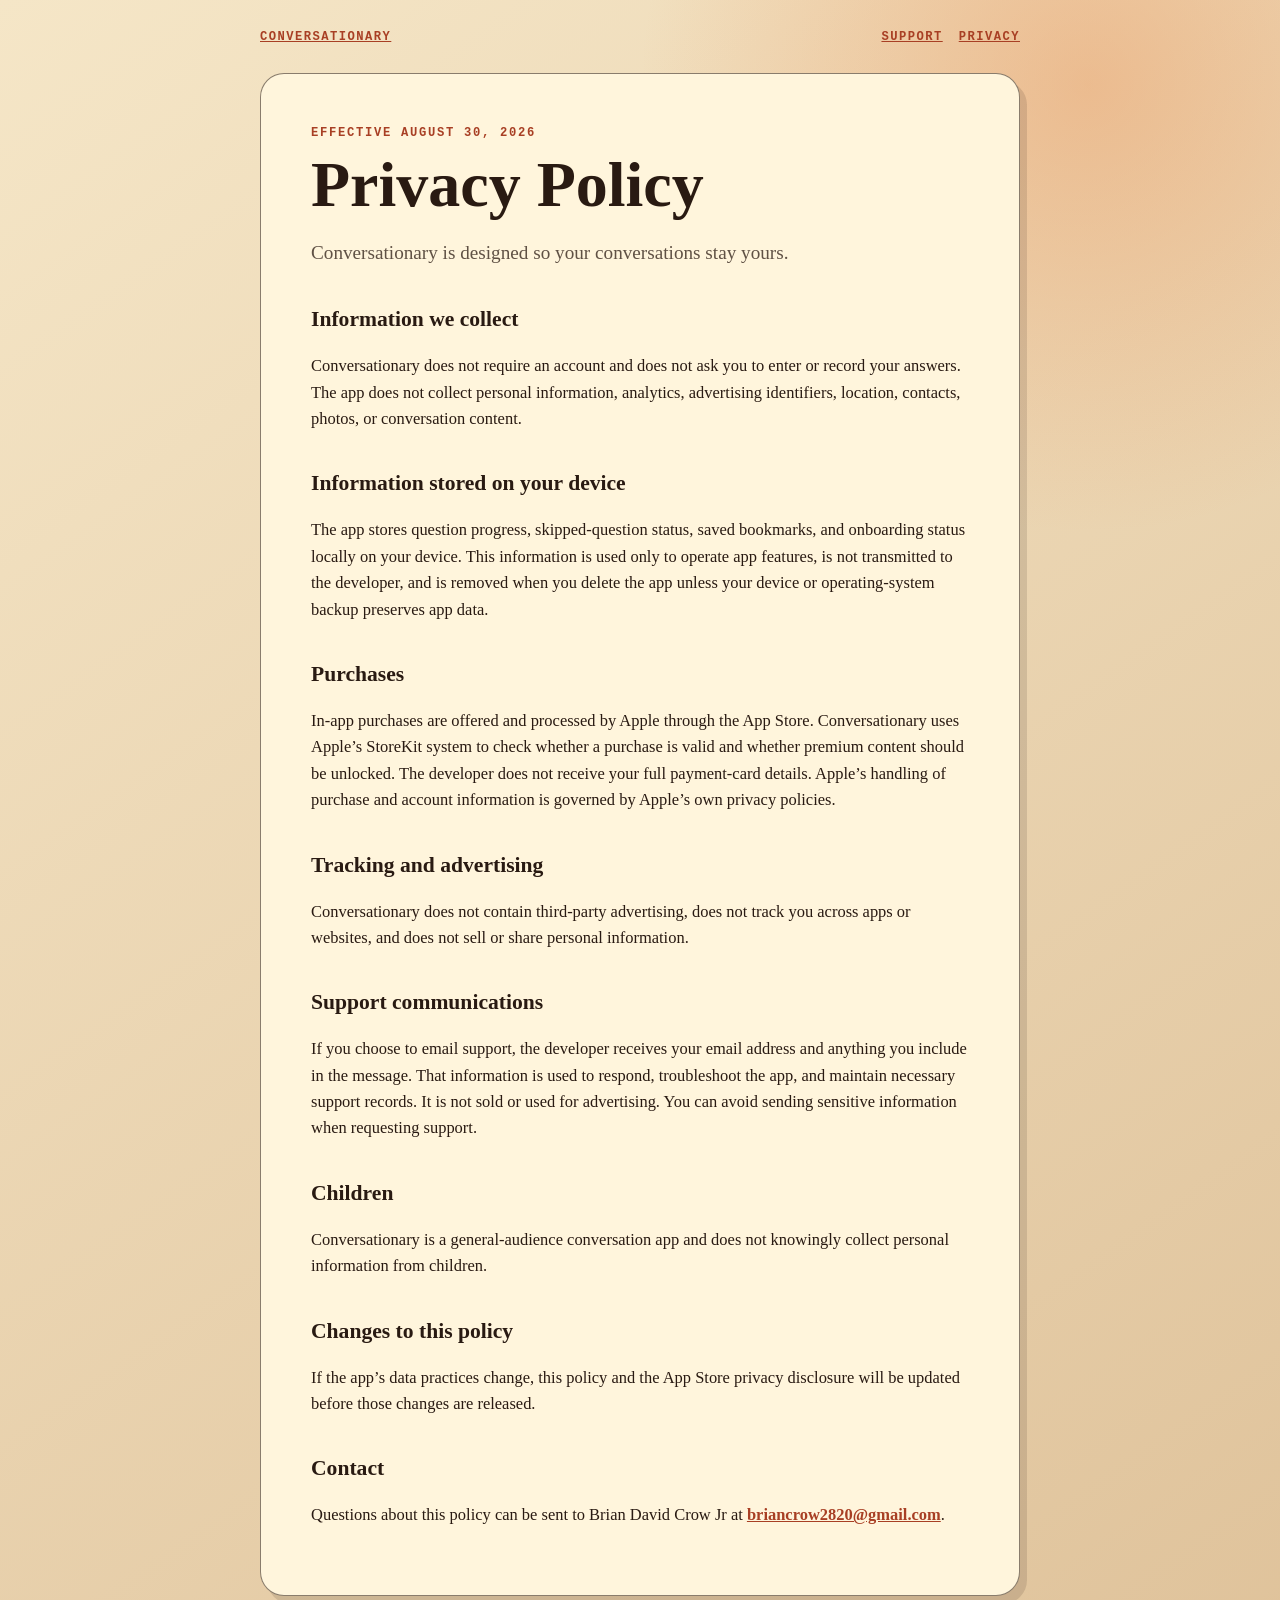
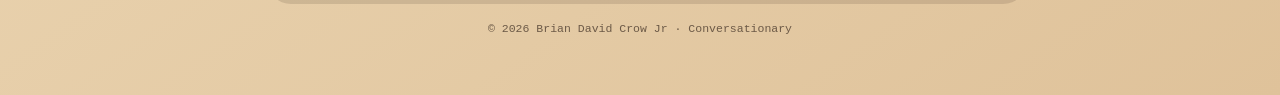
==== privacy.html @ 42b3b1fd "Publish Conversationary website" ====
<!doctype html>
<html lang="en">
<head>
  <meta charset="utf-8">
  <meta name="viewport" content="width=device-width, initial-scale=1">
  <meta name="description" content="Conversationary privacy policy.">
  <title>Privacy Policy · Conversationary</title>
  <link rel="stylesheet" href="styles.css">
</head>
<body>
  <main class="shell">
    <nav aria-label="Main navigation">
      <a href="index.html">Conversationary</a>
      <span class="links"><a href="support.html">Support</a><a href="privacy.html" aria-current="page">Privacy</a></span>
    </nav>

    <article class="card">
      <p class="eyebrow">Effective August 30, 2026</p>
      <h1>Privacy Policy</h1>
      <p class="lede">Conversationary is designed so your conversations stay yours.</p>

      <h2>Information we collect</h2>
      <p>Conversationary does not require an account and does not ask you to enter or record your answers. The app does not collect personal information, analytics, advertising identifiers, location, contacts, photos, or conversation content.</p>

      <h2>Information stored on your device</h2>
      <p>The app stores question progress, skipped-question status, saved bookmarks, and onboarding status locally on your device. This information is used only to operate app features, is not transmitted to the developer, and is removed when you delete the app unless your device or operating-system backup preserves app data.</p>

      <h2>Purchases</h2>
      <p>In-app purchases are offered and processed by Apple through the App Store. Conversationary uses Apple’s StoreKit system to check whether a purchase is valid and whether premium content should be unlocked. The developer does not receive your full payment-card details. Apple’s handling of purchase and account information is governed by Apple’s own privacy policies.</p>

      <h2>Tracking and advertising</h2>
      <p>Conversationary does not contain third-party advertising, does not track you across apps or websites, and does not sell or share personal information.</p>

      <h2>Support communications</h2>
      <p>If you choose to email support, the developer receives your email address and anything you include in the message. That information is used to respond, troubleshoot the app, and maintain necessary support records. It is not sold or used for advertising. You can avoid sending sensitive information when requesting support.</p>

      <h2>Children</h2>
      <p>Conversationary is a general-audience conversation app and does not knowingly collect personal information from children.</p>

      <h2>Changes to this policy</h2>
      <p>If the app’s data practices change, this policy and the App Store privacy disclosure will be updated before those changes are released.</p>

      <h2>Contact</h2>
      <p>Questions about this policy can be sent to Brian David Crow Jr at <a href="mailto:briancrow2820@gmail.com?subject=Conversationary%20Privacy">briancrow2820@gmail.com</a>.</p>
    </article>

    <footer>© 2026 Brian David Crow Jr · Conversationary</footer>
  </main>
</body>
</html>
---- styles.css ----
:root {
  color-scheme: light;
  --cream: #f5e6c7;
  --paper: #fff5dc;
  --sand: #dfc29a;
  --rust: #a83f24;
  --espresso: #291a12;
  --olive: #576438;
  --blue: #406466;
  --line: rgba(41, 26, 18, 0.2);
}

* {
  box-sizing: border-box;
}

body {
  margin: 0;
  color: var(--espresso);
  background:
    radial-gradient(circle at 85% 5%, rgba(232, 145, 87, 0.42), transparent 28rem),
    linear-gradient(145deg, var(--cream), var(--sand));
  font-family: Georgia, "Times New Roman", serif;
  line-height: 1.6;
  min-height: 100vh;
}

a {
  color: var(--rust);
  font-weight: 700;
}

.shell {
  width: min(760px, calc(100% - 32px));
  margin: 0 auto;
  padding: 28px 0 56px;
}

nav {
  display: flex;
  align-items: center;
  justify-content: space-between;
  gap: 20px;
  margin-bottom: 26px;
  font-family: ui-monospace, SFMono-Regular, Menlo, monospace;
  font-size: 0.76rem;
  font-weight: 800;
  letter-spacing: 0.12em;
  text-transform: uppercase;
}

nav .links {
  display: flex;
  gap: 16px;
}

.card {
  padding: clamp(24px, 6vw, 50px);
  background: var(--paper);
  border: 1px solid rgba(41, 26, 18, 0.55);
  border-radius: 24px;
  box-shadow: 7px 8px 0 rgba(41, 26, 18, 0.13);
}

.eyebrow {
  margin: 0 0 8px;
  color: var(--rust);
  font-family: ui-monospace, SFMono-Regular, Menlo, monospace;
  font-size: 0.76rem;
  font-weight: 800;
  letter-spacing: 0.14em;
  text-transform: uppercase;
}

h1 {
  margin: 0 0 14px;
  font-size: clamp(2.2rem, 8vw, 4rem);
  line-height: 1.04;
}

h2 {
  margin: 34px 0 8px;
  font-size: 1.35rem;
}

p,
li {
  font-size: 1.03rem;
}

.lede {
  color: rgba(41, 26, 18, 0.75);
  font-size: 1.2rem;
}

.note {
  padding: 16px 18px;
  background: rgba(87, 100, 56, 0.1);
  border-left: 4px solid var(--olive);
  border-radius: 8px;
}

.button {
  display: inline-block;
  margin-top: 10px;
  padding: 13px 20px;
  color: var(--paper);
  background: var(--rust);
  border-radius: 999px;
  text-decoration: none;
}

footer {
  margin-top: 24px;
  color: rgba(41, 26, 18, 0.64);
  text-align: center;
  font-family: ui-monospace, SFMono-Regular, Menlo, monospace;
  font-size: 0.72rem;
}

@media (max-width: 520px) {
  nav {
    align-items: flex-start;
    flex-direction: column;
  }
}
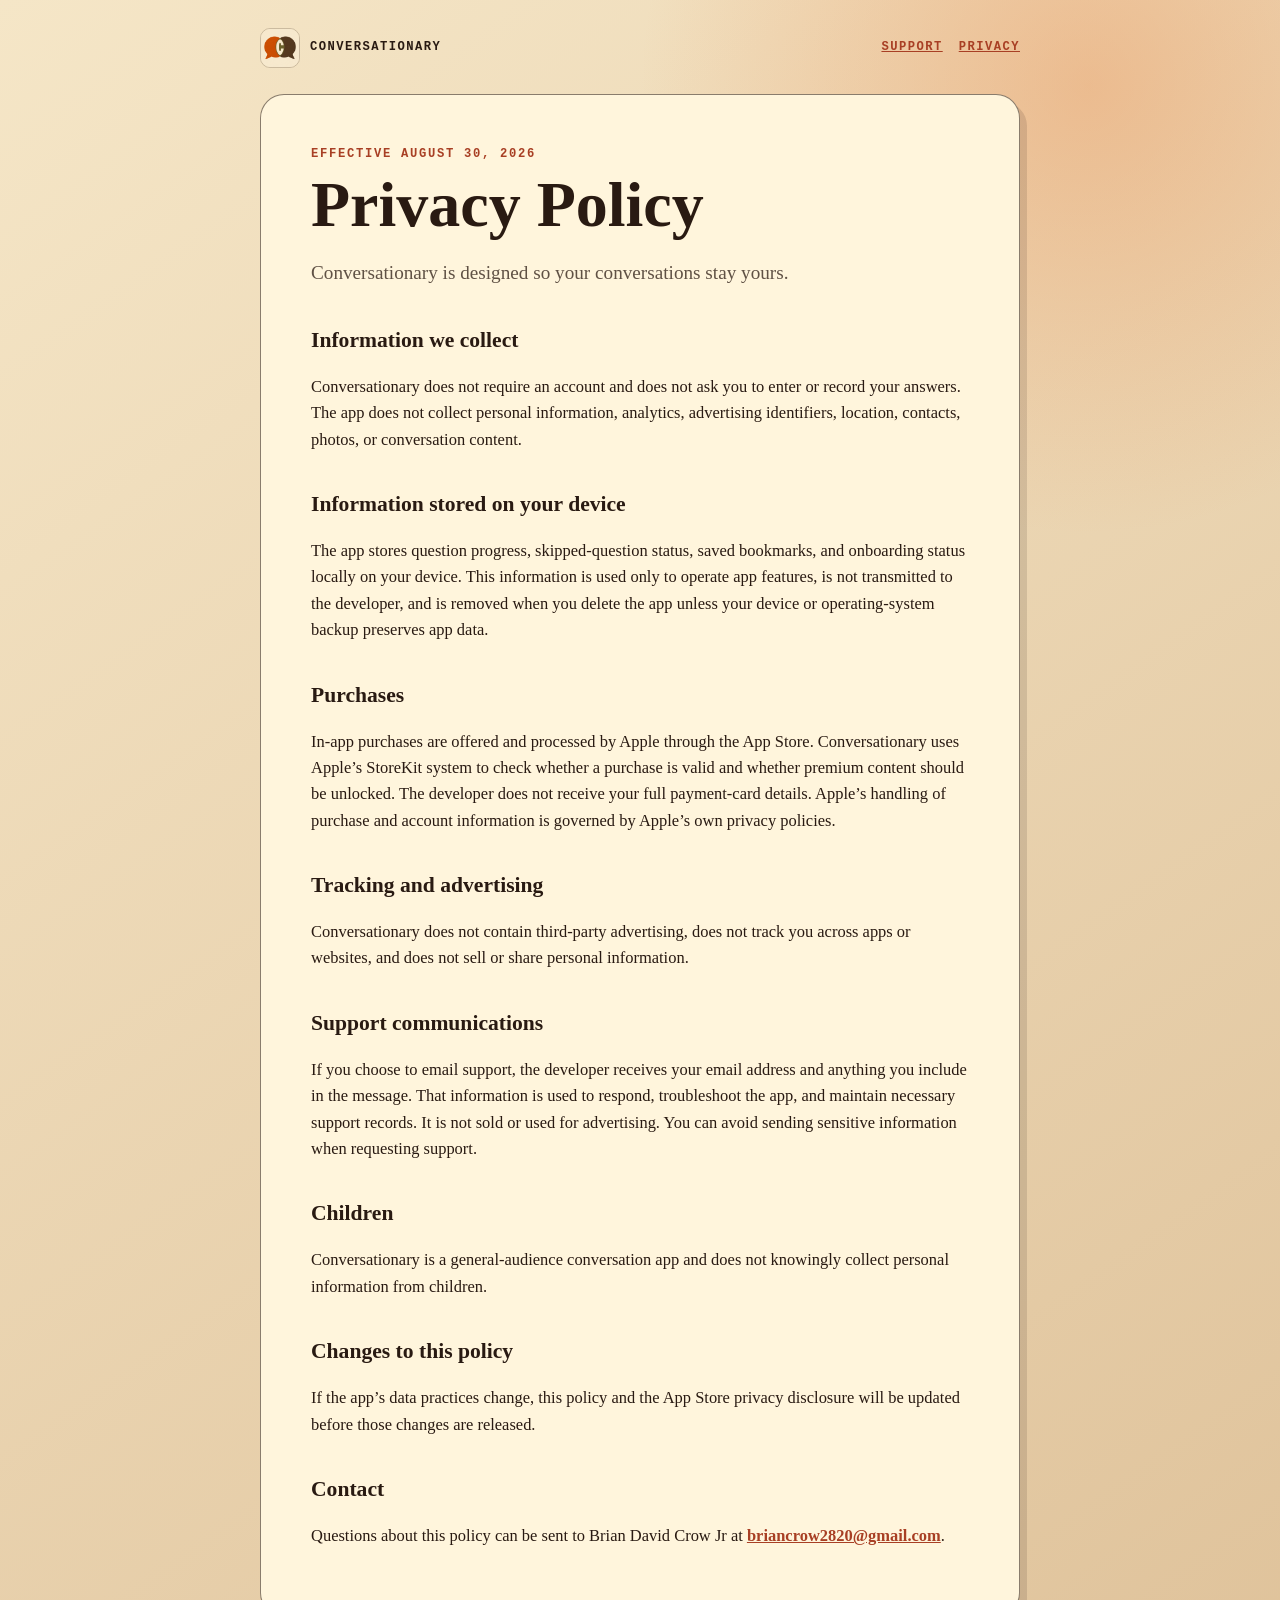
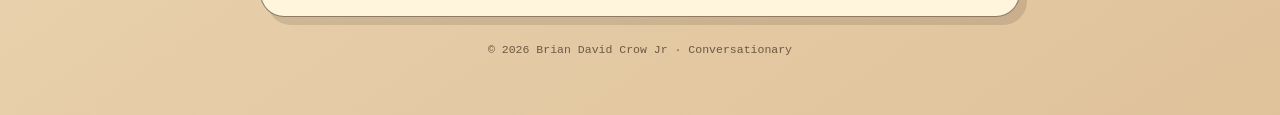
==== commit a9d652c9: "Add new Conversationary brand mark" ====
--- a/privacy.html
+++ b/privacy.html
@@ -5,12 +5,14 @@
   <meta name="viewport" content="width=device-width, initial-scale=1">
   <meta name="description" content="Conversationary privacy policy.">
   <title>Privacy Policy · Conversationary</title>
+  <link rel="icon" type="image/png" href="assets/favicon.png">
+  <link rel="apple-touch-icon" href="assets/apple-touch-icon.png">
   <link rel="stylesheet" href="styles.css">
 </head>
 <body>
   <main class="shell">
     <nav aria-label="Main navigation">
-      <a href="index.html">Conversationary</a>
+      <a class="brand-link" href="index.html"><img src="assets/conversationary-logo.png" alt="">Conversationary</a>
       <span class="links"><a href="support.html">Support</a><a href="privacy.html" aria-current="page">Privacy</a></span>
     </nav>
 
--- a/styles.css
+++ b/styles.css
@@ -54,12 +54,36 @@
   gap: 16px;
 }
 
+.brand-link {
+  display: inline-flex;
+  align-items: center;
+  gap: 10px;
+  color: var(--espresso);
+  text-decoration: none;
+}
+
+.brand-link img {
+  width: 40px;
+  height: 40px;
+  border: 1px solid var(--line);
+  border-radius: 10px;
+}
+
 .card {
   padding: clamp(24px, 6vw, 50px);
   background: var(--paper);
   border: 1px solid rgba(41, 26, 18, 0.55);
   border-radius: 24px;
   box-shadow: 7px 8px 0 rgba(41, 26, 18, 0.13);
+}
+
+.hero-logo {
+  display: block;
+  width: clamp(96px, 24vw, 140px);
+  height: auto;
+  margin: 0 0 24px;
+  border: 1px solid var(--line);
+  border-radius: 24%;
 }
 
 .eyebrow {
